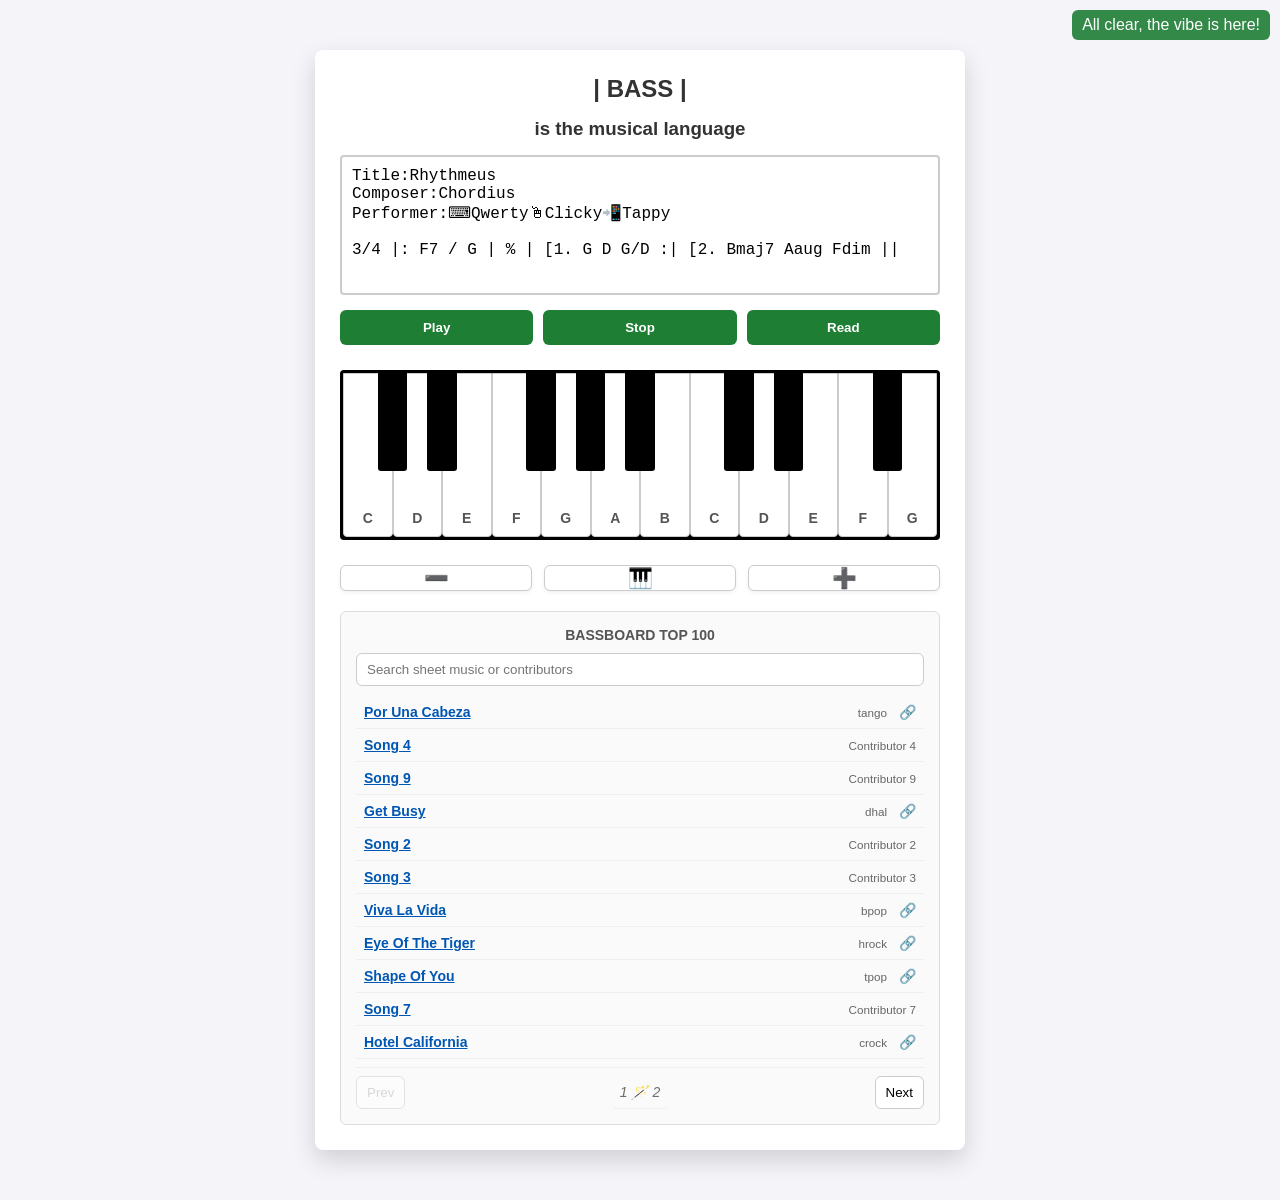
==== index.html @ 97b24858 "uiux" ====
<!DOCTYPE html>
<html lang="en">
<head>
    <meta charset="UTF-8">
    <meta name="viewport" content="width=device-width, initial-scale=1.0">
    <meta name="description" content="Exploring BASS : a musical language to learn chords, rythms, and compositions">
    <meta http-equiv="Cache-Control" content="must-revalidate, max-age=43200">
    <link rel="icon" href="./favicon.ico">
    <title>BASS | learns | to | chord |</title>
    <style>.oops-container{position:fixed;top:10px;right:10px;z-index:9999;display:flex;flex-direction:column;align-items:flex-end}.oops{width: fit-content; padding:6px 10px;margin-bottom:3px;border-radius:6px;color:#fff;font-weight:500;opacity:0;transition:opacity .3s ease}.oops-show{opacity:0.9}.oops-success{background-color:#1e7e34}.oops-info{background-color:#0c3658}.oops-warning{background-color:#b17214}.oops-error{background-color:#9c809c}.oops-roadmap{background-color:#000}.oops-title{background-color:#253379}.oops-vide{background-color:#814F68}</style>
    <script src="bass.js" defer></script>
    <script src="event.js" defer></script>
    <style>
        *{box-sizing:border-box;margin:0;padding:0}
        body,button,input,textarea{font-family:Arial,sans-serif}
        body{background:#f4f4f9;display:flex;flex-direction:column;align-items:center;justify-content:flex-start;padding:20px;min-height:100vh}
        .container{width:100%;max-width:100%;background:#fff;padding:20px;border-radius:8px;box-shadow:0 4px 6px rgba(0,0,0,.1);display:flex;flex-direction:column}
        h2,h3{text-align:center;color:#333;margin-bottom:15px}
        .sheet-area{width:100%;height:120px;padding:10px;border:2px solid #ccc;border-radius:4px;resize:none;font-family:monospace;font-size:16px;margin-bottom:15px}
        .controls{display:flex;gap:10px;margin-bottom:25px}
        .control-btn{flex:1 1 0;min-width:0;padding:10px;background:#1e7e34;color:#fff;border:none;border-radius:6px;cursor:pointer;font-weight:700;text-align:center;white-space:nowrap}
        .control-btn:hover{background:#218838}
        .piano-container{position:relative;display:flex;height:180px;background:#000;padding:3px;border-radius:4px;margin-bottom:25px;user-select:none;width:100%}
        .piano-container,.white-key,.black-key,.string,.fret,.control-btn,button{-webkit-user-select:none;user-select:none;-webkit-touch-callout:none;-webkit-tap-highlight-color:transparent;touch-action:manipulation}
        .white-key-wrapper{position:relative;flex:1;display:flex}
        .white-key{width:100%;height:100%;background:#fff;border:1px solid #ccc;border-bottom-left-radius:4px;border-bottom-right-radius:4px;cursor:pointer;display:flex;align-items:flex-end;justify-content:center;padding-bottom:10px;font-size:14px;font-weight:700;color:#555}
        .white-key:active,.white-key.active,.string:active,.string.active{background:#e0e0e0}
        .black-key{width:60%;height:60%;background:#000;position:absolute;z-index:2;cursor:pointer;border-bottom-left-radius:3px;border-bottom-right-radius:3px;right:-30%;display:flex;align-items:flex-end;justify-content:center;padding-bottom:8px;font-size:11px;font-weight:700;color:#fff}
        .black-key:active,.black-key.active,.fret:active,.fret.active{background:#333}
        .database-section{border:1px solid #ddd;border-radius:6px;padding:15px;background:#fafafa}
        .database-section h3{margin-bottom:10px;color:#555;font-size:14px;text-transform:uppercase}
        .song-search{width:100%;padding:8px 10px;margin-bottom:10px;border:1px solid #ccc;border-radius:6px}
        .song-list{list-style:none}
        .song-item{padding:8px;border-bottom:1px solid #eee;cursor:default;display:flex;align-items:center;gap:8px;font-size:14px}
        .song-item:last-child{border-bottom:none}
        .song-item:hover{background:#f0f0f0}
        .song-title-link{color:#0056b3;text-decoration:underline;cursor:pointer;font-weight:700;flex:1}
        .song-title-link:hover{color:#0056b3}
        .song-meta{color:#666;margin-left:auto;white-space:nowrap}
        .song-link{margin-left:4px;color:#007bff;text-decoration:none;font-size:14px;font-weight:700;white-space:nowrap}
        .song-link:hover{color:#0056b3}
        .song-item.pagination-info{justify-content:center;color:#6d6d6d;font-style:italic;cursor:pointer;border-radius:6px}
        .pagination-controls{display:flex;justify-content:space-between;gap:10px;margin-top:8px;padding-top:8px;border-top:1px solid #eee}
        .pagination-btn{padding:6px 10px;border:1px solid #ccc;border-radius:6px;background:#fff;cursor:pointer}
        .pagination-btn:disabled{cursor:not-allowed;opacity:.5}
        @media screen and (min-width:768px) and (max-width:1024px),screen and (min-width:1025px) and (max-width:1368px) and (orientation:portrait){body{padding:40px 20px}.container{max-width:92%;padding:35px}h1{font-size:32px;margin-bottom:25px}.sheet-area{height:220px;font-size:20px;margin-bottom:25px}.controls{gap:15px;margin-bottom:35px}.control-btn{padding:15px;font-size:18px}.piano-container{height:240px;margin-bottom:35px}.guitar-container{height:240px!important}.database-section{padding:25px}.database-section h3{font-size:18px}.song-item{padding:15px 10px;font-size:18px}}
        @media screen and (min-width:1025px) and (orientation:landscape){body{padding:50px 20px;justify-content:center}.container{max-width:650px;padding:25px;box-shadow:0 10px 25px rgba(0,0,0,.15)}.sheet-area{height:140px}.piano-container{height:170px}}
        .piano-controls{display:flex;justify-content:space-between;align-items:center;gap:12px;margin-bottom:5px}
        .piano-btn{width:24px;height:20px;border-radius:6px;border:1px solid #ccc;background:#fff;font-size:20px;font-weight:700;cursor:pointer;display:inline-flex;align-items:center;justify-content:center;box-shadow:0 2px 4px rgba(0,0,0,.06)}
        .piano-btn:hover{background:#f0f0f2}
        .guitar-container{border-left:3px solid #1c65a1;border-right:3px solid #1c65a1;position:relative;display:none;align-items:center;height:170px;background:transparent;margin-bottom:25px;user-select:none;width:100%;overflow:hidden}
        .guitar{display:flex;align-items:center;width:100%;height:100%;position:relative}
        .neck-system{display:flex;align-items:center;flex:1;position:relative;height:100%}
        .neck{flex:1;height:80%;position:relative;z-index:2;display:flex;justify-content:space-between;align-items:center}
        .fret{width:1px;height:128%;background-color:#b2bec3;opacity:.5}
        .strings-overlay{color:#0056b3;position:absolute;left:0;right:0;height:83%;display:flex;flex-direction:column;justify-content:space-between;z-index:6}
        .string{width:100%;background:linear-gradient(to bottom,#fff,#b2bec3);box-shadow:0 1px 1px rgba(0,0,0,.3)}
        .string-1,.string-2,.string-3,.string-4,.string-5,.string-6{height:11px}
        .emoticon-font{font-family:"Apple Color Emoji","Segoe UI Emoji","Noto Color Emoji",Arial,sans-serif}
        .piano-btn-override{width:100%;height:unset;margin-bottom:15px}
        .control-btn,.piano-btn,.pagination-controls{transition: all 0.15s ease}
        .control-btn:active,.pagination-btn:active,.piano-btn:active{transform:scale(0.9)}
    </style>
</head>
<body>

    <main class="container">

        <h2>| BASS |</h2>
        <h3>is the musical language</h3>

        <textarea class="sheet-area" 
                placeholder="| Use the BASS notation system to compose your music here |" 
                id="sheetMusic">🎶 Loading...
        </textarea>

        <div class="controls">
            <button class="control-btn" id="playBtn">Play</button>
            <button class="control-btn" id="stopBtn">Stop</button>
            <button class="control-btn" id="readBtn">Read</button>
        </div>

        <div class="piano-container" id="piano">
            <div class="white-key-wrapper">
                <div class="white-key" id="cNote">C</div>
                <div class="black-key" id="cSNote"></div>
            </div>

            <div class="white-key-wrapper">
                <div class="white-key" id="dNote">D</div>
                <div class="black-key" id="dSNote"></div>
            </div>

            <div class="white-key-wrapper">
                <div class="white-key" id="eNote">E</div>
            </div>

            <div class="white-key-wrapper">
                <div class="white-key" id="fNote">F</div>
                <div class="black-key" id="fSNote"></div>
            </div>

            <div class="white-key-wrapper">
                <div class="white-key" id="gNote">G</div>
                <div class="black-key" id="gSNote"></div>
            </div>

            <div class="white-key-wrapper">
                <div class="white-key" id="aNote">A</div>
                <div class="black-key" id="aSNote"></div>
            </div>

            <div class="white-key-wrapper">
                <div class="white-key" id="bNote">B</div>
            </div>

            <div class="white-key-wrapper">
                <div class="white-key" id="cNote1">C</div>
                <div class="black-key" id="cSNote1"></div>
            </div>

            <div class="white-key-wrapper">
                <div class="white-key" id="dNote1">D</div>
                <div class="black-key" id="dSNote1"></div>
            </div>

            <div class="white-key-wrapper">
                <div class="white-key" id="eNote1">E</div>
            </div>

            <div class="white-key-wrapper">
                <div class="white-key" id="fNote1">F</div>
                <div class="black-key" id="fSNote1"></div>
            </div>

            <div class="white-key-wrapper">
                <div class="white-key" id="gNote1">G</div>
            </div>
        </div>
        
        <div class="guitar-container" id="acoustic">
            <div class="guitar">
                <div class="neck-system">
                    <div class="neck">
                        <div class="fret"></div>
                        <div class="fret" id="f1">1</div>
                        <div class="fret" id="f2">2</div>
                        <div class="fret" id="f3">3</div>
                        <div class="fret" id="f4">4</div>
                        <div class="fret" id="f5">5</div>
                        <div class="fret"></div>
                    </div>

                    <div class="strings-overlay">
                        <div class="string string-6" id="s6">E</div> <!-- lower E -->
                        <div class="string string-5" id="s5">A</div> <!-- A -->
                        <div class="string string-4" id="s4">D</div> <!-- D -->
                        <div class="string string-3" id="s3">G</div> <!-- G -->
                        <div class="string string-2" id="s2">B</div> <!-- B -->
                        <div class="string string-1" id="s1">E</div> <!-- higher E -->
                    </div>
                </div>
            </div>
        </div>

        <div class="piano-controls emoticon-font">
            <button class="piano-btn piano-btn-override" id="minusBtn" aria-label="Multipurpose Minus Button">➖</button>
            <button class="piano-btn piano-btn-override" id="rotateBtn" aria-label="Rotate Musical Instrument Button">🎹</button>
            <button class="piano-btn piano-btn-override" id="plusBtn"  aria-label="Multipurpose Plus Button">➕</button>
        </div>

        <div class="database-section" id="bassboard">
            <h3>BASSBOARD TOP 100</h3>
            <input type="text" class="song-search" placeholder="Search sheet music or contributors" aria-label="Search sheet music or contributors" name="song-search"/>
            <ul class="song-list" id="songList">
                <li class="song-item">
                </li>
            </ul>
        </div> 
    </main>
</body>
</html>
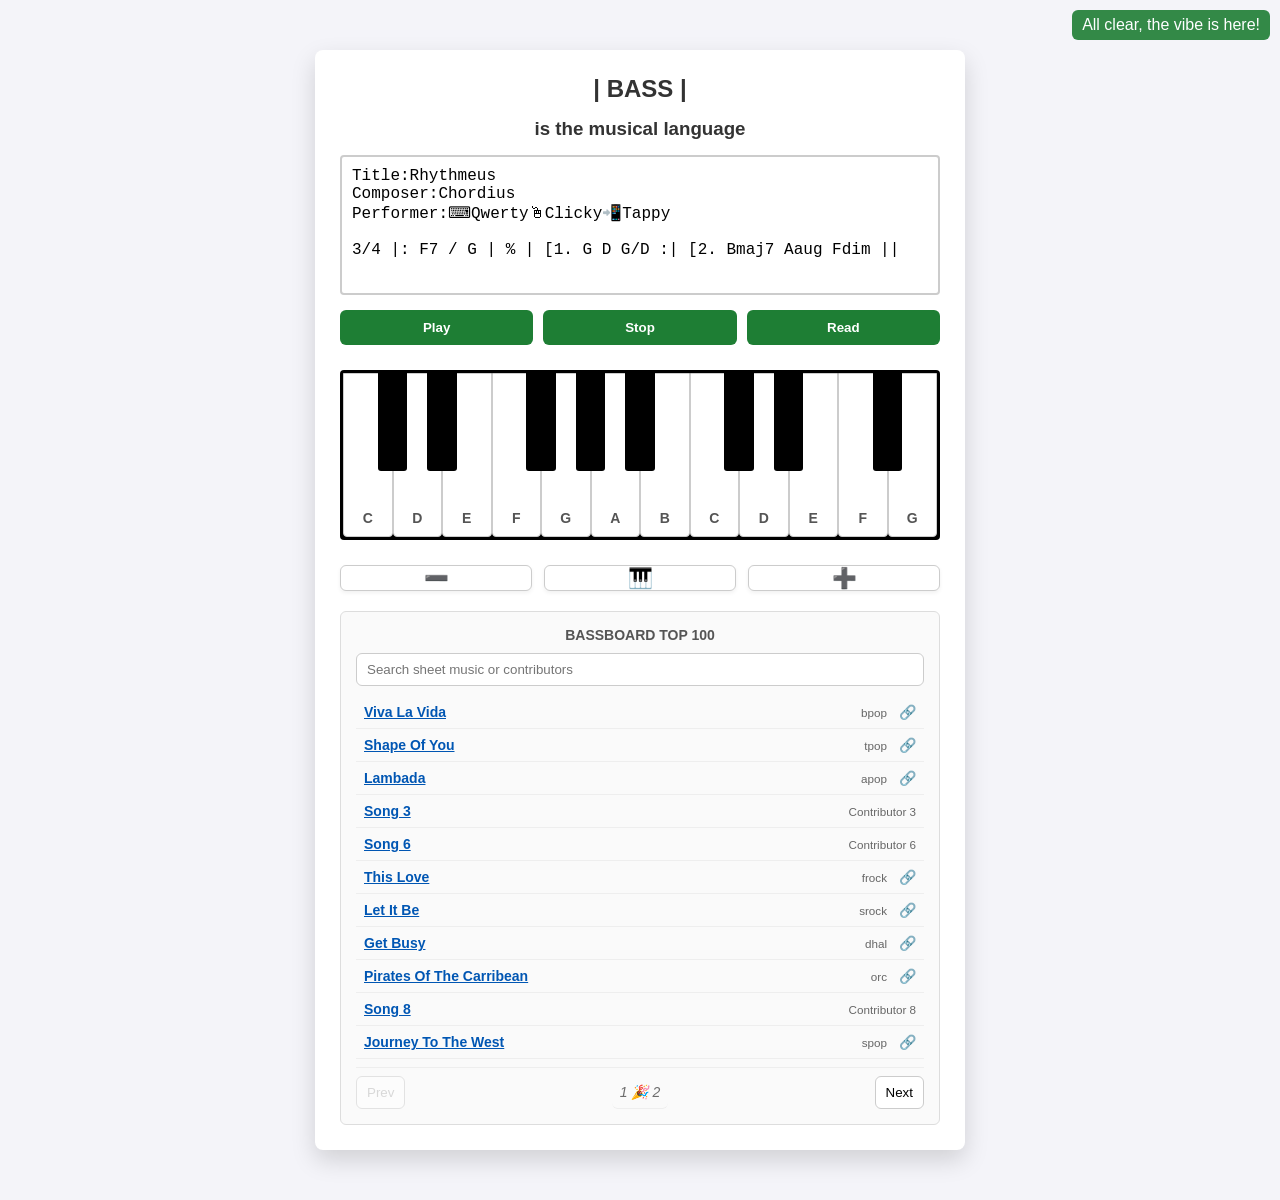
==== commit 0235c27a: "🎉" ====
--- a/index.html
+++ b/index.html
@@ -58,7 +58,7 @@
         .string-1,.string-2,.string-3,.string-4,.string-5,.string-6{height:11px}
         .emoticon-font{font-family:"Apple Color Emoji","Segoe UI Emoji","Noto Color Emoji",Arial,sans-serif}
         .piano-btn-override{width:100%;height:unset;margin-bottom:15px}
-        .control-btn,.piano-btn,.pagination-controls{transition: all 0.15s ease}
+        .control-btn,.piano-btn,.pagination-btn{transition:all 0.15s ease}
         .control-btn:active,.pagination-btn:active,.piano-btn:active{transform:scale(0.9)}
     </style>
 </head>
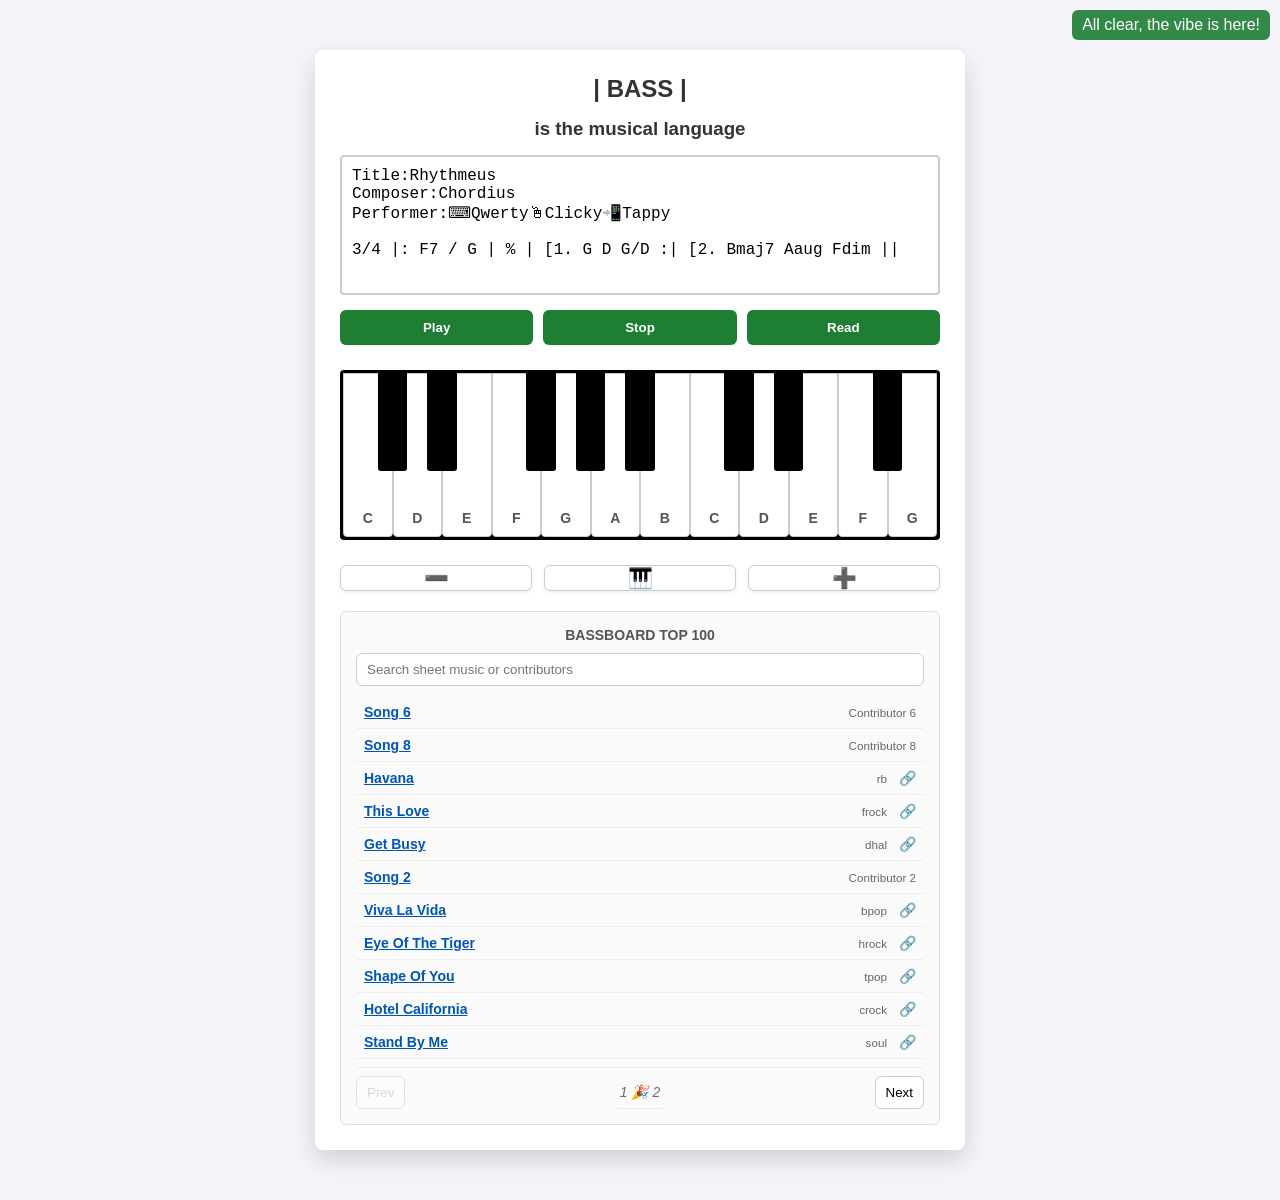
==== commit 1997e2c6: "🎉🎉🎉" ====
--- a/index.html
+++ b/index.html
@@ -58,8 +58,11 @@
         .string-1,.string-2,.string-3,.string-4,.string-5,.string-6{height:11px}
         .emoticon-font{font-family:"Apple Color Emoji","Segoe UI Emoji","Noto Color Emoji",Arial,sans-serif}
         .piano-btn-override{width:100%;height:unset;margin-bottom:15px}
-        .control-btn,.piano-btn,.pagination-btn{transition:all 0.15s ease}
-        .control-btn:active,.pagination-btn:active,.piano-btn:active{transform:scale(0.9)}
+        .control-btn,.piano-btn,.pagination-btn{transition:all 0.15s ease}.control-btn:active,.pagination-btn:active,.piano-btn:active{transform:scale(0.9)}
+        .firework{display:none;position:fixed}.fw-1{top:30%;left:30%}.fw-2{top:20%;left:70%}.fw-3{top:50%;left:50%}
+        .spark{position:absolute;width:4px;height:4px;border-radius:50%;background:currentColor;animation:explode 2s ease-out infinite;animation-delay:inherit}
+        .spark:nth-child(1){--x:0px;--y:-160px}.spark:nth-child(2){--x:120px;--y:-120px}.spark:nth-child(3){--x:160px;--y:0px}.spark:nth-child(4){--x:120px;--y:120px}.spark:nth-child(5){--x:0px;--y:160px}.spark:nth-child(6){--x:-120px;--y:120px}.spark:nth-child(7){--x:-160px;--y:0px}.spark:nth-child(8){--x:-120px;--y:-120px}
+        @keyframes explode{0%{transform:translate(0,0) scale(1);opacity:1}80%{opacity:1}100%{transform:translate(var(--x),calc(var(--y) + 50px)) scale(0.2);opacity:0}}
     </style>
 </head>
 <body>
@@ -70,7 +73,7 @@
         <h3>is the musical language</h3>
 
         <textarea class="sheet-area" 
-                placeholder="| Use the BASS notation system to compose your music here |" 
+                placeholder="| Use the BASS notation system to compose music here |" 
                 id="sheetMusic">🎶 Loading...
         </textarea>
 
@@ -176,7 +179,29 @@
                 <li class="song-item">
                 </li>
             </ul>
-        </div> 
+        </div>
+        
+    <div id="fw1" class="firework fw-1">
+        <div class="spark"></div><div class="spark"></div>
+        <div class="spark"></div><div class="spark"></div>
+        <div class="spark"></div><div class="spark"></div>
+        <div class="spark"></div><div class="spark"></div>
+    </div>
+
+    <div id="fw2" class="firework fw-2">
+        <div class="spark"></div><div class="spark"></div>
+        <div class="spark"></div><div class="spark"></div>
+        <div class="spark"></div><div class="spark"></div>
+        <div class="spark"></div><div class="spark"></div>
+    </div>
+
+    <div id="fw3" class="firework fw-3">
+        <div class="spark"></div><div class="spark"></div>
+        <div class="spark"></div><div class="spark"></div>
+        <div class="spark"></div><div class="spark"></div>
+        <div class="spark"></div><div class="spark"></div>
+    </div>
+    
     </main>
 </body>
 </html>
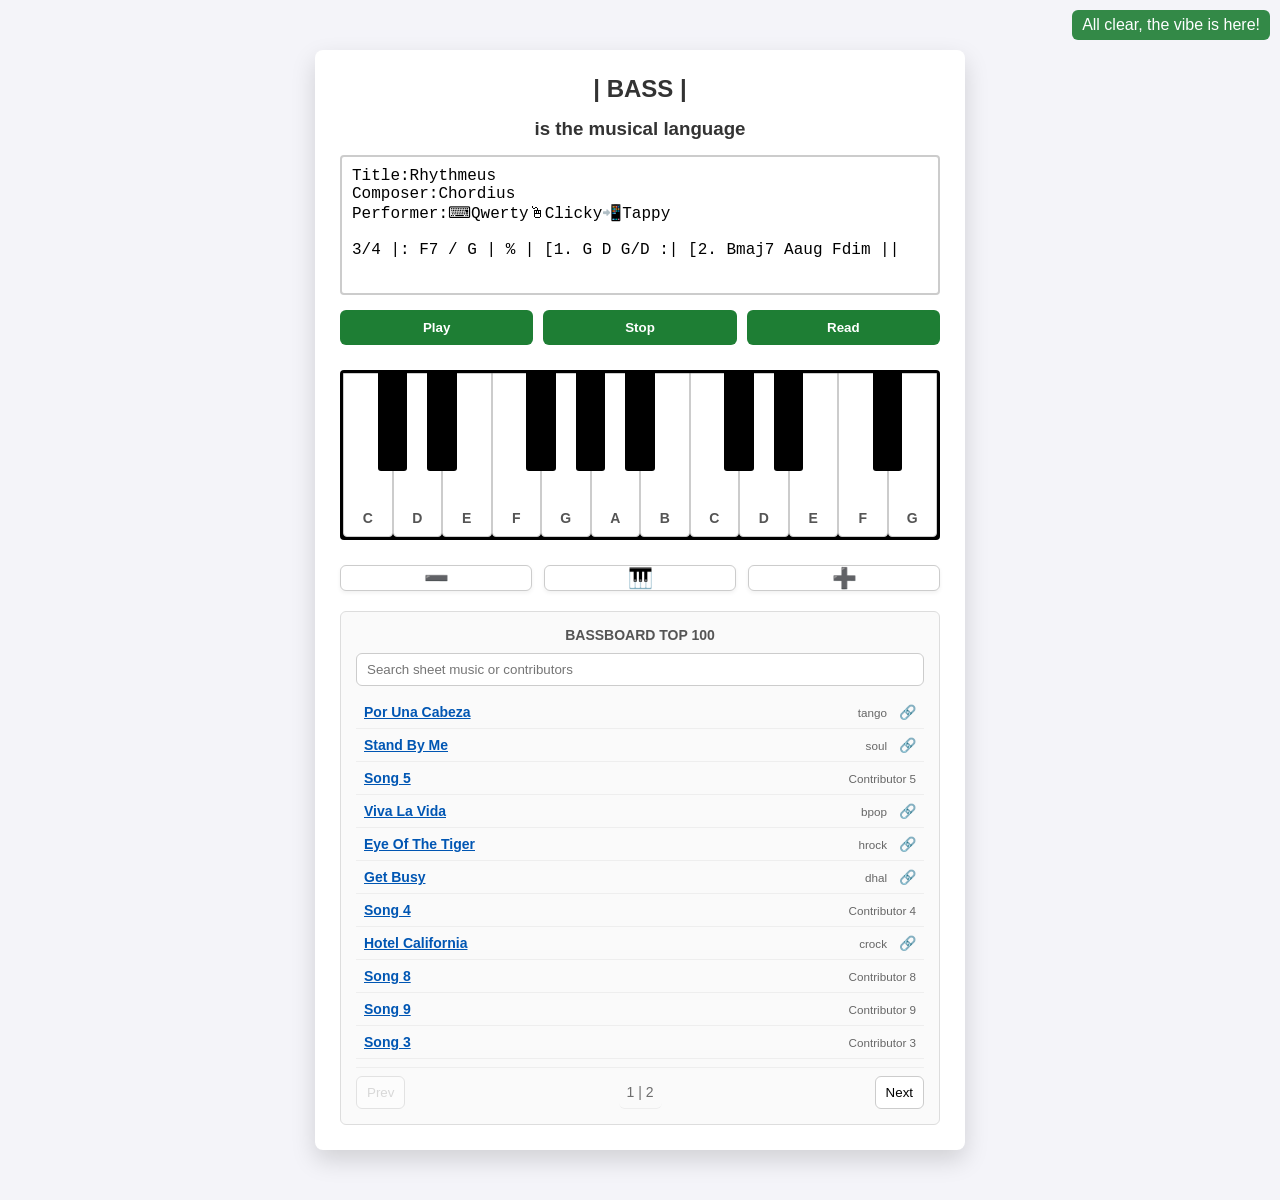
==== commit 73b40a42: "v12.4.8: gui upgrade 🎨" ====
--- a/index.html
+++ b/index.html
@@ -12,9 +12,10 @@
     <script src="event.js" defer></script>
     <style>
         *{box-sizing:border-box;margin:0;padding:0}
+        html{opacity:1;transition:opacity 3s ease;-webkit-transition:opacity 3s ease}
         body,button,input,textarea{font-family:Arial,sans-serif}
-        body{background:#f4f4f9;display:flex;flex-direction:column;align-items:center;justify-content:flex-start;padding:20px;min-height:100vh}
-        .container{width:100%;max-width:100%;background:#fff;padding:20px;border-radius:8px;box-shadow:0 4px 6px rgba(0,0,0,.1);display:flex;flex-direction:column}
+        body{background:#f4f4f9;display:flex;flex-direction:column;align-items:center;justify-content:flex-start;padding:20px;min-height:100vh;transition:background-color 500ms}
+        .container{width:100%;max-width:100%;background:#fff;padding:20px;border-radius:8px;box-shadow:0 4px 6px rgba(0,0,0,.1);display:flex;flex-direction:column;transition:transform 300ms}
         h2,h3{text-align:center;color:#333;margin-bottom:15px}
         .sheet-area{width:100%;height:120px;padding:10px;border:2px solid #ccc;border-radius:4px;resize:none;font-family:monospace;font-size:16px;margin-bottom:15px}
         .controls{display:flex;gap:10px;margin-bottom:25px}
@@ -39,7 +40,7 @@
         .song-meta{color:#666;margin-left:auto;white-space:nowrap}
         .song-link{margin-left:4px;color:#007bff;text-decoration:none;font-size:14px;font-weight:700;white-space:nowrap}
         .song-link:hover{color:#0056b3}
-        .song-item.pagination-info{justify-content:center;color:#6d6d6d;font-style:italic;cursor:pointer;border-radius:6px}
+        .song-item.pagination-info{justify-content:center;color:#6d6d6d;cursor:pointer;border-radius:6px}
         .pagination-controls{display:flex;justify-content:space-between;gap:10px;margin-top:8px;padding-top:8px;border-top:1px solid #eee}
         .pagination-btn{padding:6px 10px;border:1px solid #ccc;border-radius:6px;background:#fff;cursor:pointer}
         .pagination-btn:disabled{cursor:not-allowed;opacity:.5}
@@ -58,11 +59,9 @@
         .string-1,.string-2,.string-3,.string-4,.string-5,.string-6{height:11px}
         .emoticon-font{font-family:"Apple Color Emoji","Segoe UI Emoji","Noto Color Emoji",Arial,sans-serif}
         .piano-btn-override{width:100%;height:unset;margin-bottom:15px}
-        .control-btn,.piano-btn,.pagination-btn{transition:all 0.15s ease}.control-btn:active,.pagination-btn:active,.piano-btn:active{transform:scale(0.9)}
-        .firework{display:none;position:fixed}.fw-1{top:30%;left:30%}.fw-2{top:20%;left:70%}.fw-3{top:50%;left:50%}
-        .spark{position:absolute;width:4px;height:4px;border-radius:50%;background:currentColor;animation:explode 2s ease-out infinite;animation-delay:inherit}
-        .spark:nth-child(1){--x:0px;--y:-160px}.spark:nth-child(2){--x:120px;--y:-120px}.spark:nth-child(3){--x:160px;--y:0px}.spark:nth-child(4){--x:120px;--y:120px}.spark:nth-child(5){--x:0px;--y:160px}.spark:nth-child(6){--x:-120px;--y:120px}.spark:nth-child(7){--x:-160px;--y:0px}.spark:nth-child(8){--x:-120px;--y:-120px}
-        @keyframes explode{0%{transform:translate(0,0) scale(1);opacity:1}80%{opacity:1}100%{transform:translate(var(--x),calc(var(--y) + 50px)) scale(0.2);opacity:0}}
+        .control-btn,.piano-btn,.pagination-btn{transition:all 0.15s ease}
+        .control-btn:active,.pagination-btn:active,.piano-btn:active{transform:scale(0.9)}
+        .fade{opacity:0.1;transition:none;-webkit-transition:none}
     </style>
 </head>
 <body>
@@ -73,8 +72,8 @@
         <h3>is the musical language</h3>
 
         <textarea class="sheet-area" 
-                placeholder="| Use the BASS notation system to compose music here |" 
-                id="sheetMusic">🎶 Loading...
+                placeholder="| Use the BASS notation system to compose your music here |" 
+                id="sheetMusic">🎶 Loading sample...
         </textarea>
 
         <div class="controls">
@@ -177,31 +176,10 @@
             <input type="text" class="song-search" placeholder="Search sheet music or contributors" aria-label="Search sheet music or contributors" name="song-search"/>
             <ul class="song-list" id="songList">
                 <li class="song-item">
+                    📂 Loading collection...
                 </li>
             </ul>
-        </div>
-        
-    <div id="fw1" class="firework fw-1">
-        <div class="spark"></div><div class="spark"></div>
-        <div class="spark"></div><div class="spark"></div>
-        <div class="spark"></div><div class="spark"></div>
-        <div class="spark"></div><div class="spark"></div>
-    </div>
-
-    <div id="fw2" class="firework fw-2">
-        <div class="spark"></div><div class="spark"></div>
-        <div class="spark"></div><div class="spark"></div>
-        <div class="spark"></div><div class="spark"></div>
-        <div class="spark"></div><div class="spark"></div>
-    </div>
-
-    <div id="fw3" class="firework fw-3">
-        <div class="spark"></div><div class="spark"></div>
-        <div class="spark"></div><div class="spark"></div>
-        <div class="spark"></div><div class="spark"></div>
-        <div class="spark"></div><div class="spark"></div>
-    </div>
-    
+        </div> 
     </main>
 </body>
 </html>
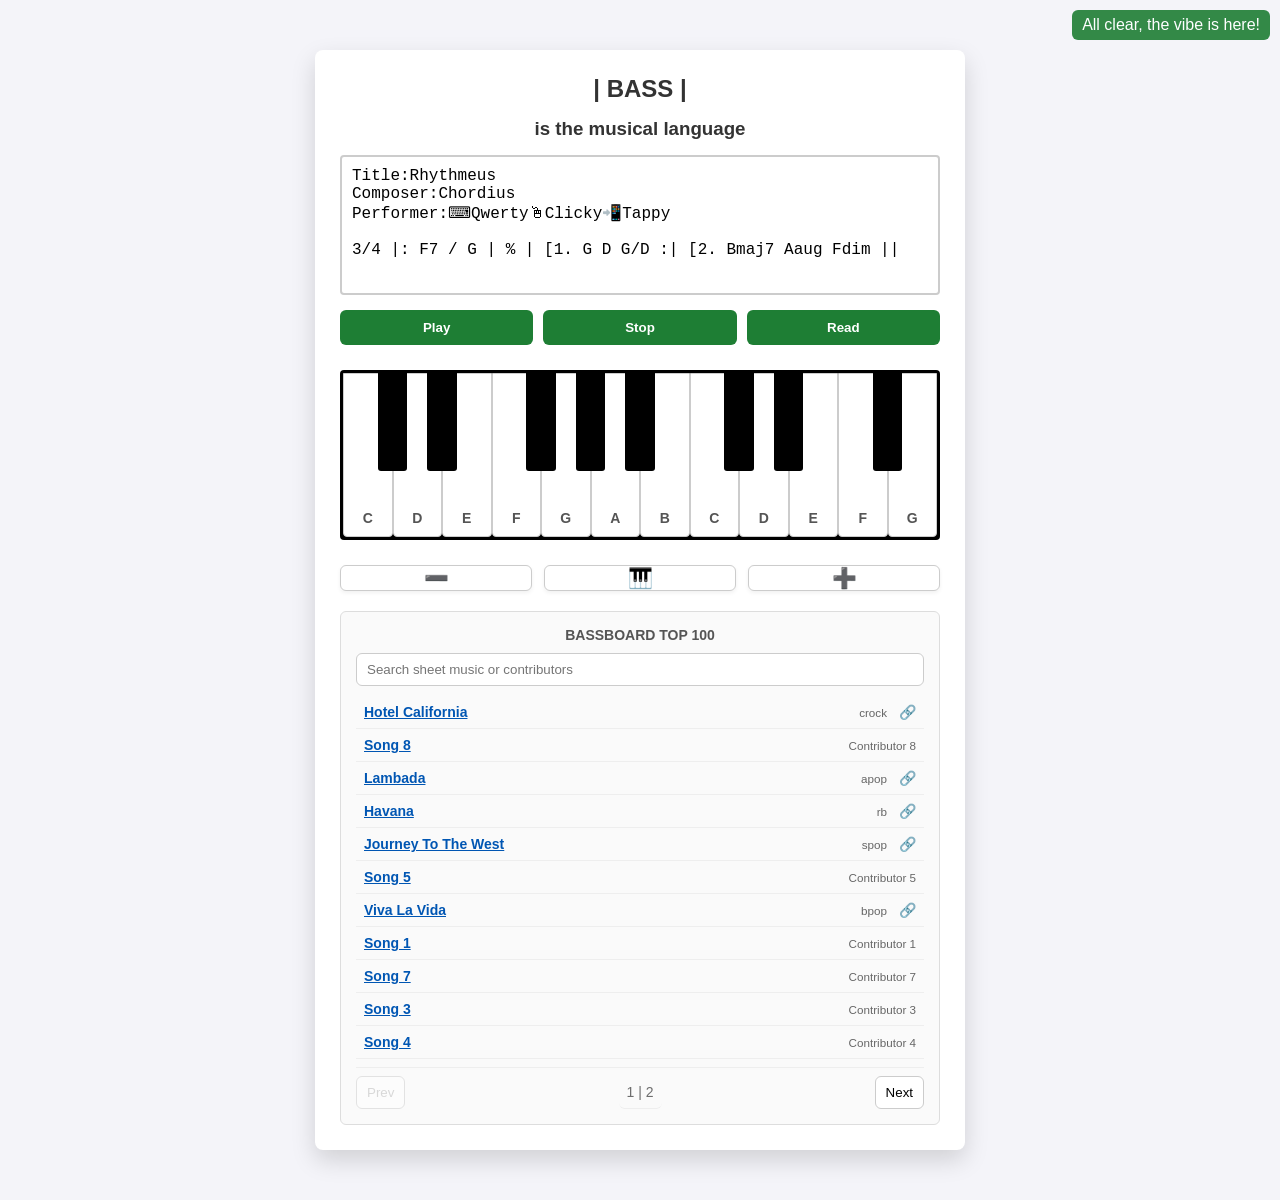
==== commit 77b90888: "fix compatibility" ====
--- a/index.html
+++ b/index.html
@@ -12,7 +12,7 @@
     <script src="event.js" defer></script>
     <style>
         *{box-sizing:border-box;margin:0;padding:0}
-        html{opacity:1;transition:opacity 3s ease;-webkit-transition:opacity 3s ease}
+        html{opacity:1;transition:opacity 6s ease}
         body,button,input,textarea{font-family:Arial,sans-serif}
         body{background:#f4f4f9;display:flex;flex-direction:column;align-items:center;justify-content:flex-start;padding:20px;min-height:100vh;transition:background-color 500ms}
         .container{width:100%;max-width:100%;background:#fff;padding:20px;border-radius:8px;box-shadow:0 4px 6px rgba(0,0,0,.1);display:flex;flex-direction:column;transition:transform 300ms}
@@ -61,7 +61,7 @@
         .piano-btn-override{width:100%;height:unset;margin-bottom:15px}
         .control-btn,.piano-btn,.pagination-btn{transition:all 0.15s ease}
         .control-btn:active,.pagination-btn:active,.piano-btn:active{transform:scale(0.9)}
-        .fade{opacity:0.1;transition:none;-webkit-transition:none}
+        .fade{opacity:0.1;transition:none}
     </style>
 </head>
 <body>
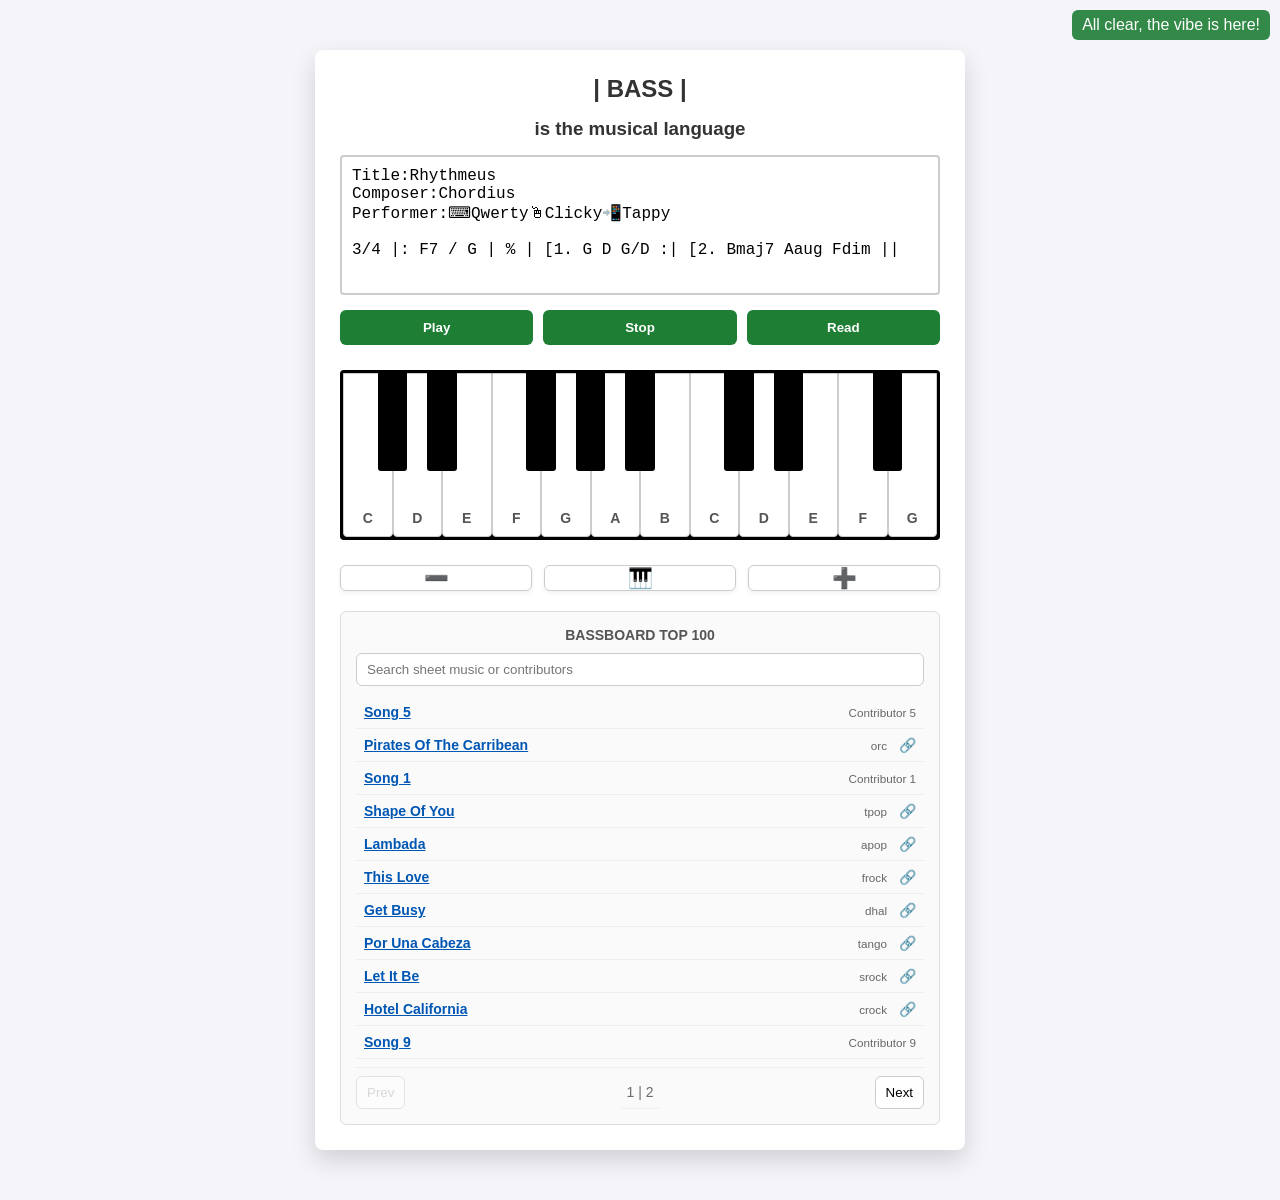
==== commit fcfbbc97: "💾" ====
--- a/index.html
+++ b/index.html
@@ -73,7 +73,7 @@
 
         <textarea class="sheet-area" 
                 placeholder="| Use the BASS notation system to compose your music here |" 
-                id="sheetMusic">🎶 Loading sample...
+                id="sheetMusic">🎶 Restoring session...
         </textarea>
 
         <div class="controls">
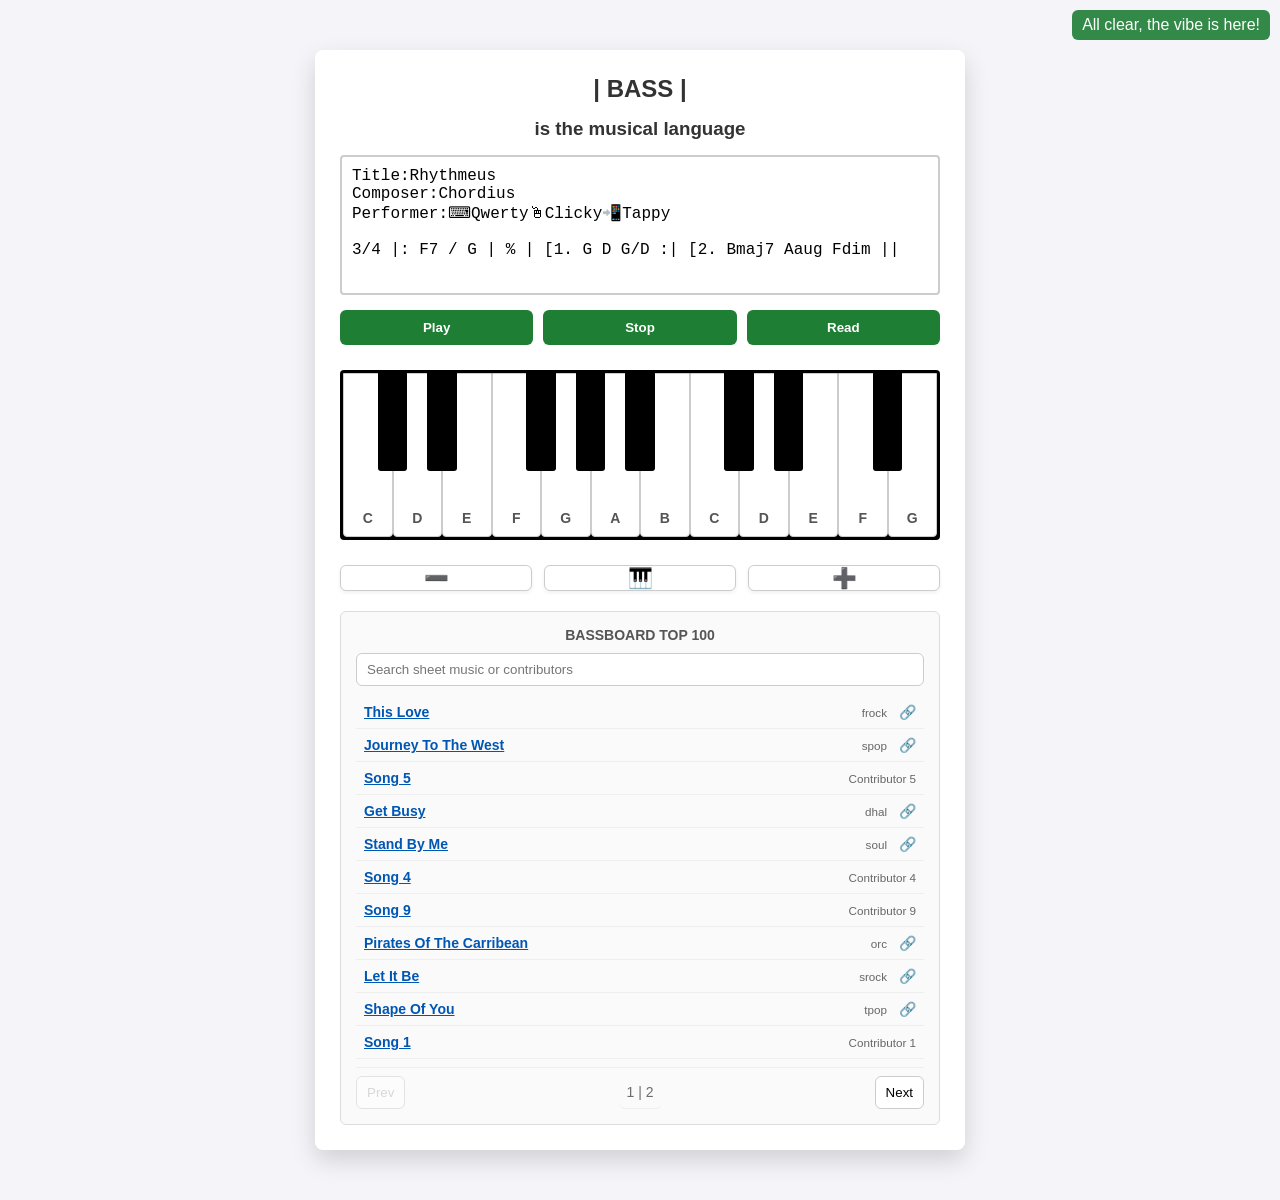
==== commit 96472b26: "." ====
--- a/index.html
+++ b/index.html
@@ -65,7 +65,6 @@
     </style>
 </head>
 <body>
-
     <main class="container">
 
         <h2>| BASS |</h2>
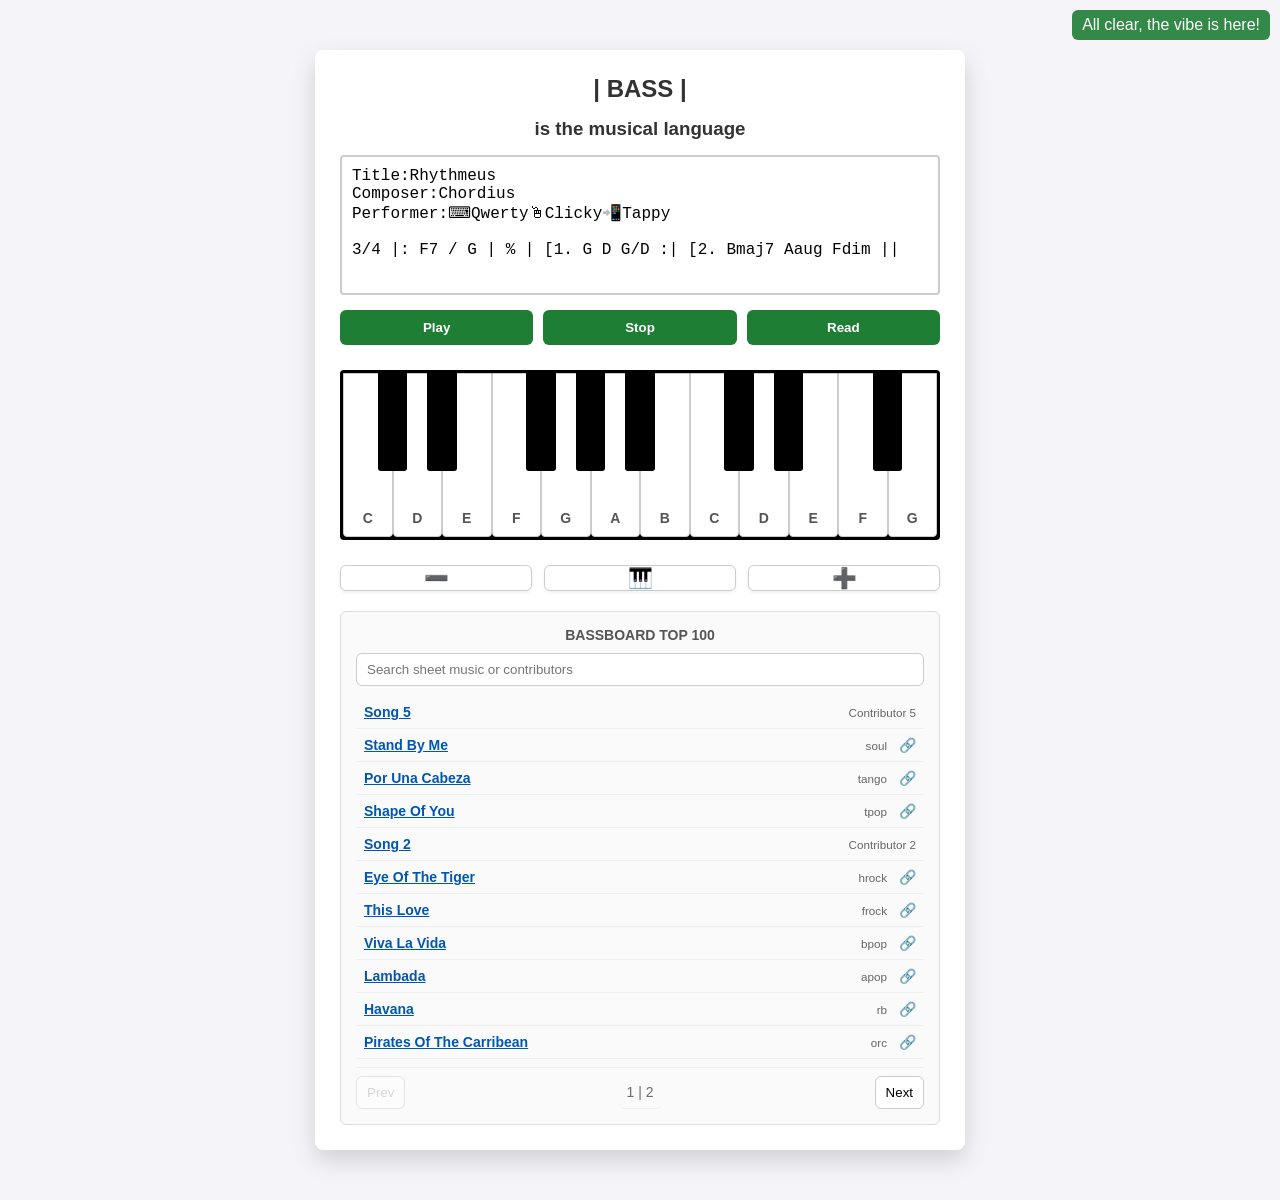
==== commit 2ee01231: "." ====
--- a/index.html
+++ b/index.html
@@ -17,7 +17,7 @@
         body{background:#f4f4f9;display:flex;flex-direction:column;align-items:center;justify-content:flex-start;padding:20px;min-height:100vh;transition:background-color 500ms}
         .container{width:100%;max-width:100%;background:#fff;padding:20px;border-radius:8px;box-shadow:0 4px 6px rgba(0,0,0,.1);display:flex;flex-direction:column;transition:transform 300ms}
         h2,h3{text-align:center;color:#333;margin-bottom:15px}
-        .sheet-area{width:100%;height:120px;padding:10px;border:2px solid #ccc;border-radius:4px;resize:none;font-family:monospace;font-size:16px;margin-bottom:15px}
+        .sheet-area{width:100%;padding:10px;border:2px solid #ccc;border-radius:4px;resize:none;font-family:monospace;font-size:16px;margin-bottom:15px}
         .controls{display:flex;gap:10px;margin-bottom:25px}
         .control-btn{flex:1 1 0;min-width:0;padding:10px;background:#1e7e34;color:#fff;border:none;border-radius:6px;cursor:pointer;font-weight:700;text-align:center;white-space:nowrap}
         .control-btn:hover{background:#218838}
@@ -70,7 +70,7 @@
         <h2>| BASS |</h2>
         <h3>is the musical language</h3>
 
-        <textarea class="sheet-area" 
+        <textarea rows="3" class="sheet-area" 
                 placeholder="| Use the BASS notation system to compose your music here |" 
                 id="sheetMusic">🎶 Restoring session...
         </textarea>
